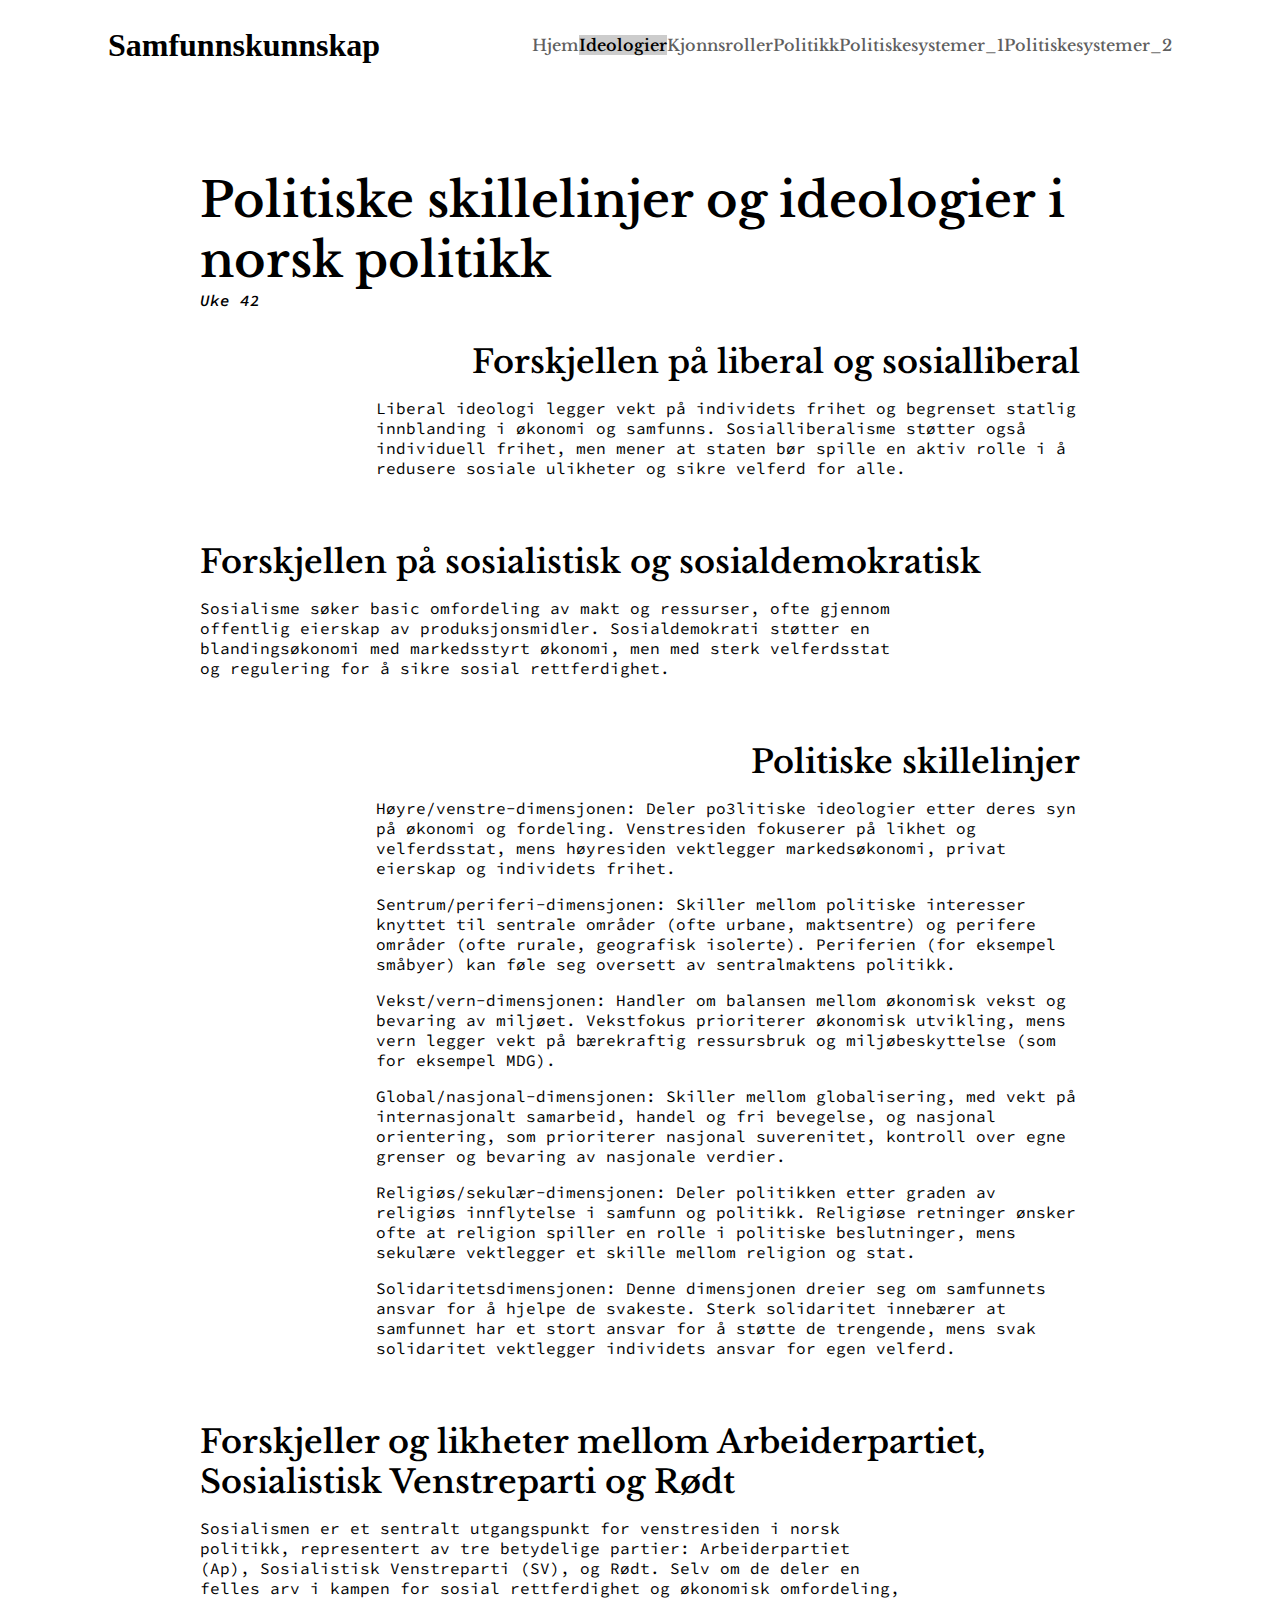
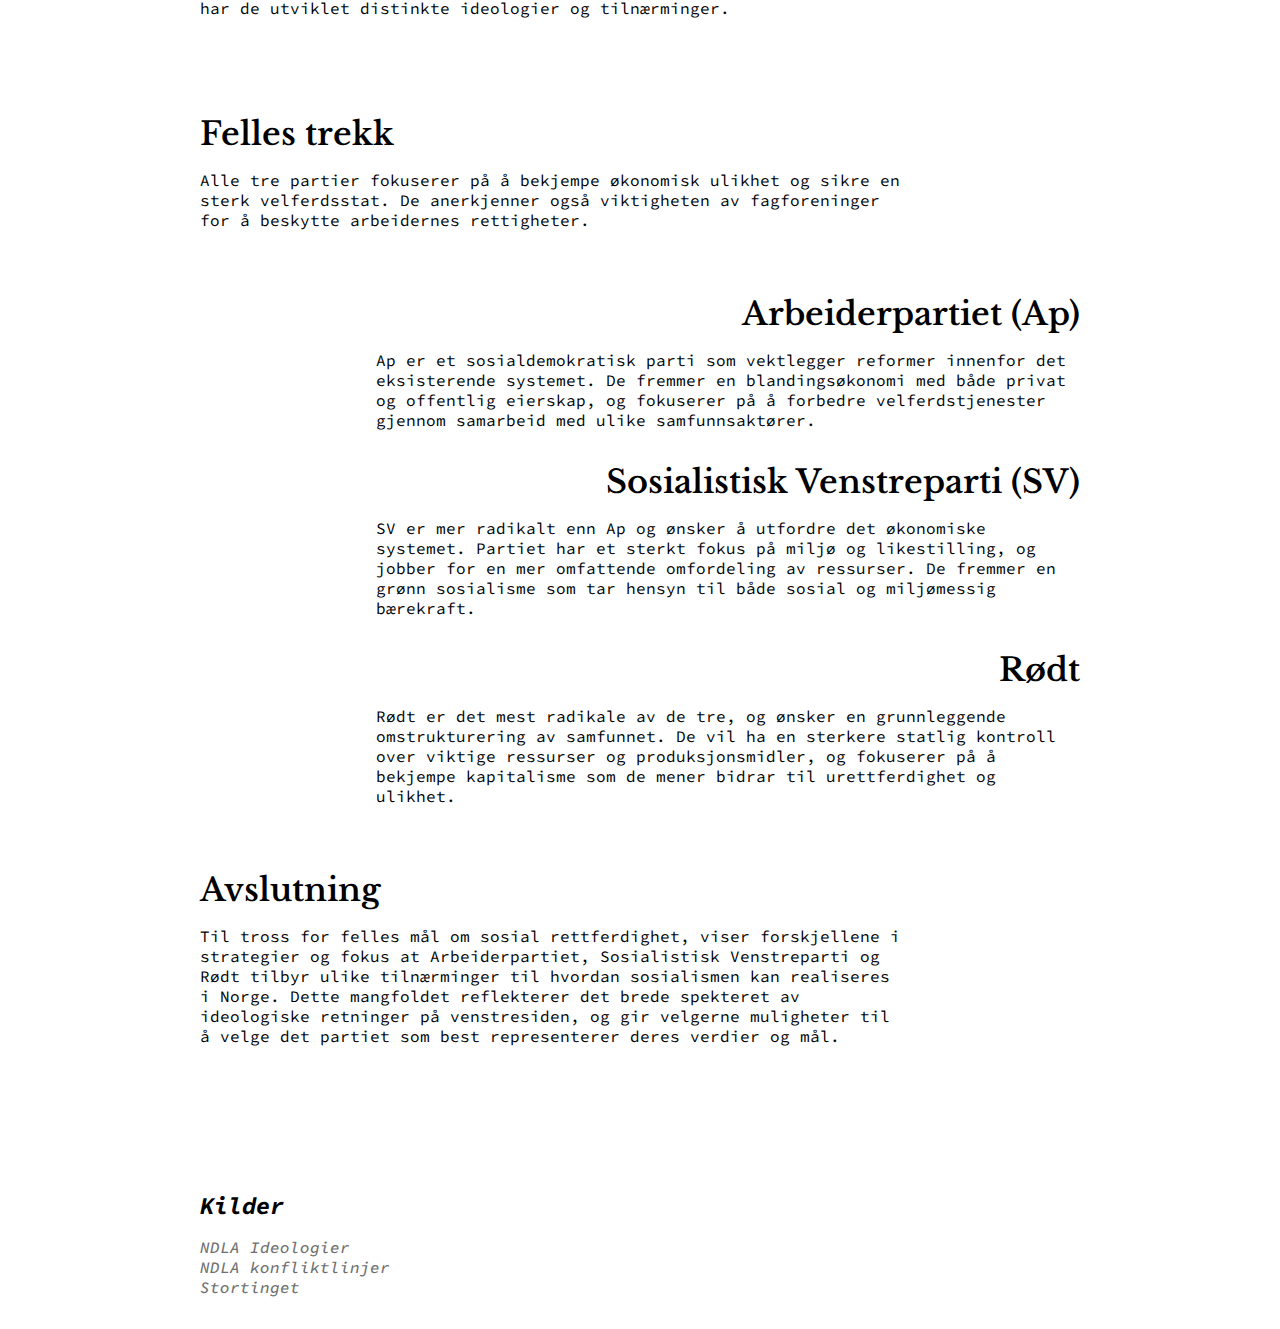
==== html/Ideologier.html @ 05f6b63e "uke 45" ====
<!DOCTYPE html>
<html lang="en">
<head>
    <meta charset="UTF-8">
    <meta name="viewport" content="width=device-width, initial-scale=1.0">
    <link rel="stylesheet" href="../styles.css">
    <title>Uke 42 - Ideologier</title>

    <link rel="preconnect" href="https://fonts.googleapis.com">
    <link rel="preconnect" href="https://fonts.gstatic.com" crossorigin>
    <link href="https://fonts.googleapis.com/css2?family=Source+Code+Pro:ital,wght@0,200..900;1,200..900&display=swap" rel="stylesheet">

    <link rel="preconnect" href="https://fonts.googleapis.com">
    <link rel="preconnect" href="https://fonts.gstatic.com" crossorigin>
    <link href="https://fonts.googleapis.com/css2?family=Libre+Baskerville:ital,wght@0,400;0,700;1,400&family=Source+Code+Pro:ital,wght@0,200..900;1,200..900&display=swap" rel="stylesheet">

    <script defer src="../header.js"></script>
</head>
<body>
    <div id="header-container"></div>

    <section>
        <header>
            <h1>Politiske skillelinjer og ideologier i norsk politikk
            </h1>
            <h2>Uke 42</h2>
        </header>
        
        <div class="text">
            <h1>Forskjellen på liberal og sosialliberal</h1>
            <p>
                Liberal ideologi legger vekt på individets frihet og begrenset statlig innblanding i økonomi og samfunns. Sosialliberalisme støtter også individuell frihet, men mener at staten bør spille en aktiv rolle i å redusere sosiale ulikheter og sikre velferd for alle.            </p>
        </div>


        <div class="text pop-up">
            <h1>Forskjellen på sosialistisk og sosialdemokratisk</h1>
                <p>
                    Sosialisme søker basic omfordeling av makt og ressurser, ofte gjennom offentlig eierskap av produksjonsmidler. Sosialdemokrati støtter en blandingsøkonomi med markedsstyrt økonomi, men med sterk velferdsstat og regulering for å sikre sosial rettferdighet.            </p>
        </div>

        <div class="text">
            <h1>Politiske skillelinjer</h1>
            <p>
                    
        Høyre/venstre-dimensjonen:
        Deler po3litiske ideologier etter deres syn på økonomi og fordeling. Venstresiden fokuserer på likhet og velferdsstat, mens høyresiden vektlegger markedsøkonomi, privat eierskap og individets frihet.

            </p>
            <p>Sentrum/periferi-dimensjonen:
                Skiller mellom politiske interesser knyttet til sentrale områder (ofte urbane, maktsentre) og perifere områder (ofte rurale, geografisk isolerte). Periferien (for eksempel småbyer) kan føle seg oversett av sentralmaktens politikk.
                </p>
                <p>
                    Vekst/vern-dimensjonen:
    Handler om balansen mellom økonomisk vekst og bevaring av miljøet. Vekstfokus prioriterer økonomisk utvikling, mens vern legger vekt på bærekraftig ressursbruk og miljøbeskyttelse (som for eksempel MDG).

                </p>
            <p>Global/nasjonal-dimensjonen:
                Skiller mellom globalisering, med vekt på internasjonalt samarbeid, handel og fri bevegelse, og nasjonal orientering, som prioriterer nasjonal suverenitet, kontroll over egne grenser og bevaring av nasjonale verdier.
                </p>
            <p>
                Religiøs/sekulær-dimensjonen:
    Deler politikken etter graden av religiøs innflytelse i samfunn og politikk. Religiøse retninger ønsker ofte at religion spiller en rolle i politiske beslutninger, mens sekulære vektlegger et skille mellom religion og stat.

            </p>
        
            <p>
                Solidaritetsdimensjonen:
    Denne dimensjonen dreier seg om samfunnets ansvar for å hjelpe de svakeste. Sterk solidaritet innebærer at samfunnet har et stort ansvar for å støtte de trengende, mens svak solidaritet vektlegger individets ansvar for egen velferd.

            </p>
        </div>

        <div class="text pop-up">
            <h1>Forskjeller og likheter mellom Arbeiderpartiet, Sosialistisk Venstreparti og Rødt</h1>
            <p>
                Sosialismen er et sentralt utgangspunkt for venstresiden i norsk politikk, representert av tre betydelige partier: Arbeiderpartiet (Ap), Sosialistisk Venstreparti (SV), og Rødt. Selv om de deler en felles arv i kampen for sosial rettferdighet og økonomisk omfordeling, har de utviklet distinkte ideologier og tilnærminger.
            </p>
        </div>

        <div class="text pop-up">
            <h1>Felles trekk</h1>
            <p>
                Alle tre partier fokuserer på å bekjempe økonomisk ulikhet og sikre en sterk velferdsstat. De anerkjenner også viktigheten av fagforeninger for å beskytte arbeidernes rettigheter.
            </p>
        </div>

        <div class="text">
            <h1>Arbeiderpartiet (Ap)</h1>
            <p>            Ap er et sosialdemokratisk parti som vektlegger reformer innenfor det eksisterende systemet. De fremmer en blandingsøkonomi med både privat og offentlig eierskap, og fokuserer på å forbedre velferdstjenester gjennom samarbeid med ulike samfunnsaktører.
            </p>
        </div>
        <div class="text">
            <h1>Sosialistisk Venstreparti (SV)</h1>
            <p>            SV er mer radikalt enn Ap og ønsker å utfordre det økonomiske systemet. Partiet har et sterkt fokus på miljø og likestilling, og jobber for en mer omfattende omfordeling av ressurser. De fremmer en grønn sosialisme som tar hensyn til både sosial og miljømessig bærekraft.        
            </p>
        </div>
        <div class="text">
            <h1>Rødt</h1>
<p>
    Rødt er det mest radikale av de tre, og ønsker en grunnleggende omstrukturering av samfunnet. De vil ha en sterkere statlig kontroll over viktige ressurser og produksjonsmidler, og fokuserer på å bekjempe kapitalisme som de mener bidrar til urettferdighet og ulikhet.

</p>                </div>

        <div class="text pop-up">
            <h1>Avslutning</h1>
            <p>Til tross for felles mål om sosial rettferdighet, viser forskjellene i strategier og fokus at Arbeiderpartiet, Sosialistisk Venstreparti og Rødt tilbyr ulike tilnærminger til hvordan sosialismen kan realiseres i Norge. Dette mangfoldet reflekterer det brede spekteret av ideologiske retninger på venstresiden, og gir velgerne muligheter til å velge det partiet som best representerer deres verdier og mål.</p>
        </div>
        <footer>

            <h2>Kilder</h2>
            <div class="kilder">
                <a href="https://ndla.no/subject:1:470720f9-6b03-40cb-ab58-e3e130803578/topic:1:3d26f57e-a8c9-45e5-bc57-2d31df53f969/topic:1:50aacb81-472c-4ea9-800c-1d095e3d7b9c/resource:abf2de4d-631f-401d-898b-3e81c5adedd6?classId=8651b9e0-30bb-43a6-b3a3-cdd7b9fa72a5&assignmentId=e47f142c-2094-4e6a-9d5f-a655563c3df3#Ideologier">NDLA Ideologier</a>
                <a href="https://ndla.no/subject:1:470720f9-6b03-40cb-ab58-e3e130803578/topic:1:3d26f57e-a8c9-45e5-bc57-2d31df53f969/topic:1:50aacb81-472c-4ea9-800c-1d095e3d7b9c/resource:1:168554?classId=8651b9e0-30bb-43a6-b3a3-cdd7b9fa72a5&assignmentId=e47f142c-2094-4e6a-9d5f-a655563c3df3#Politiske-konfliktlinjer">NDLA konfliktlinjer</a>
                <a href="https://undervisning.stortinget.no/no/partier/">Stortinget</a>


            </div>
        </footer>

    </section>
</body>
</html>
---- styles.css ----
* {
    margin: 0;
    padding: 0;
}

section {
    margin-left: 200px;
    margin-right: 200px;
    display: flex;
    align-items: center;
    flex-direction: column;

    gap: 2em;

}

.navbar {
    display: flex;
    justify-content: space-around;
    align-items: center;
    width: 100%;
    height: 10vh;
}

.navbar .right {
    display: flex;
    justify-content: space-evenly;
    flex-direction: row;
    align-items: center;
    width: 50%;
    padding-right: 2em;
}
.navbar .right a  {
    font-family: "Libre Baskerville", serif;
    font-weight: 600;
    font-style: normal;
    list-style-type: none;
    text-decoration: none;
    color: rgba(0, 0, 0, 0.626);
}
.navbar .right a .active  {
    color: rgb(0, 0, 0);
}
.navbar .right a:hover {
    transition: all 0.5s;
    color: black;
}


.navbar .left {
    padding-left: 2em;
}

header {
    margin-top: 5em;
    width: 100%;
    height: 100%;
  
    display: flex;
    align-items:flex-start;
    justify-content:left;
    flex-direction: column;
    text-align: left;
}

header h1 {
    font-size: 3em;
    font-family: "Libre Baskerville", serif;
    font-weight: 600;
    font-style: normal;
}
header h2 {
    font-size: 1em;
    font-family: "Source Code Pro", monospace;
    font-weight: 600;
    font-style: italic;
}

.text {
    width: 100%;

    display: flex;
    align-items:flex-end;
    flex-direction: column;
    text-align: left;
    gap: 1em;

    font-family: "Source Code Pro", monospace;
    font-weight: 400;
    font-size: 1em;
}
.text h1 {
    font-family: "Libre Baskerville", serif;
    font-weight: 600;
    font-style: normal;
}
.text p {
    max-width: 80%;
}

.image {
    width: 100%;
    display: flex;
    justify-content: left;
    align-items: flex-end;
    flex-direction: column;
}
.image img {
    width: 100%;
    transition: all 0.5s;
}

#birkagrav img {
    width: 35%;
}

.pop-up {
    display: flex;
    align-items:flex-start;
    flex-direction: column;
    margin: 2em;
    font-size: 1em;
}
.pop-up p {
    max-width: 80%;
}
.pop-up h1 {
    color: rgb(0, 0, 0);
}
.articles {
    width: 100%;

    display: flex;
    align-items:flex-end;
    flex-direction: column;
    gap: 1em;

    font-family: "Source Code Pro", monospace;
    font-weight: 400;
    font-size: 1.5em;
}
.articles ul li  {
    font-family: "Libre Baskerville", serif;
    font-weight: 600;
    font-style: normal;
    list-style-type: none;
    padding-bottom: 1em;
    font-size: 1.2em;
}
.articles ul li a {
    text-decoration: none;
    color: rgba(0, 0, 0, 0.644);
}
.articles ul li a:hover {
    transition: all 0.5s;
    color: black;
}

footer {

    display: flex;
    align-items: left;
    justify-content: left;
    flex-direction: column;

    width: 100%;

    margin-top: 5em;
    margin-bottom: 2em;
    font-family: "Source Code Pro", monospace;
    font-weight: 100;
    font-style: italic;

    gap: 1em;
}


footer .kilder a {
    display: flex;
    flex-direction: column;
}

footer .kilder a {
    font-family: "Source Code Pro", monospace;
    font-weight: 500;
    list-style-type: none;
    text-decoration: none;
    color: rgb(111, 111, 111);
}

footer .kilder a:hover {
    color: black;
    transition: all 0.5s;
}
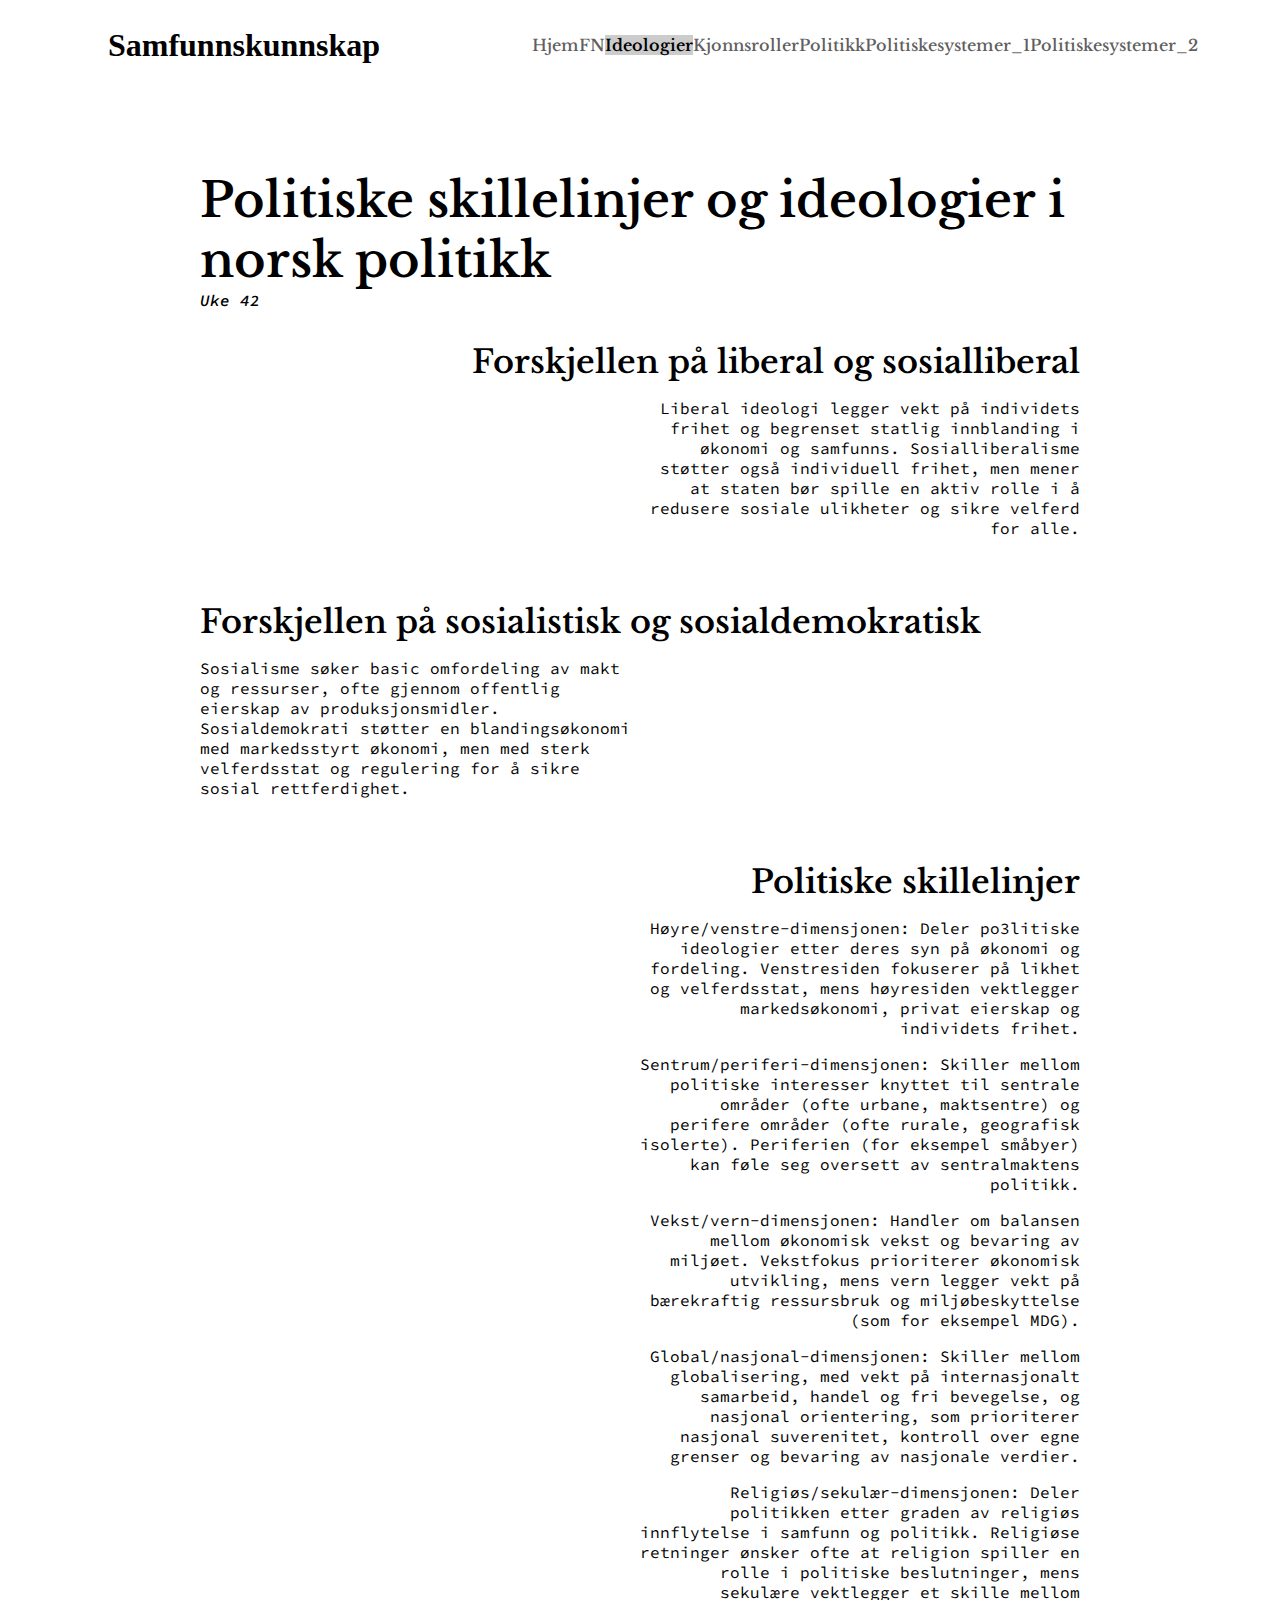
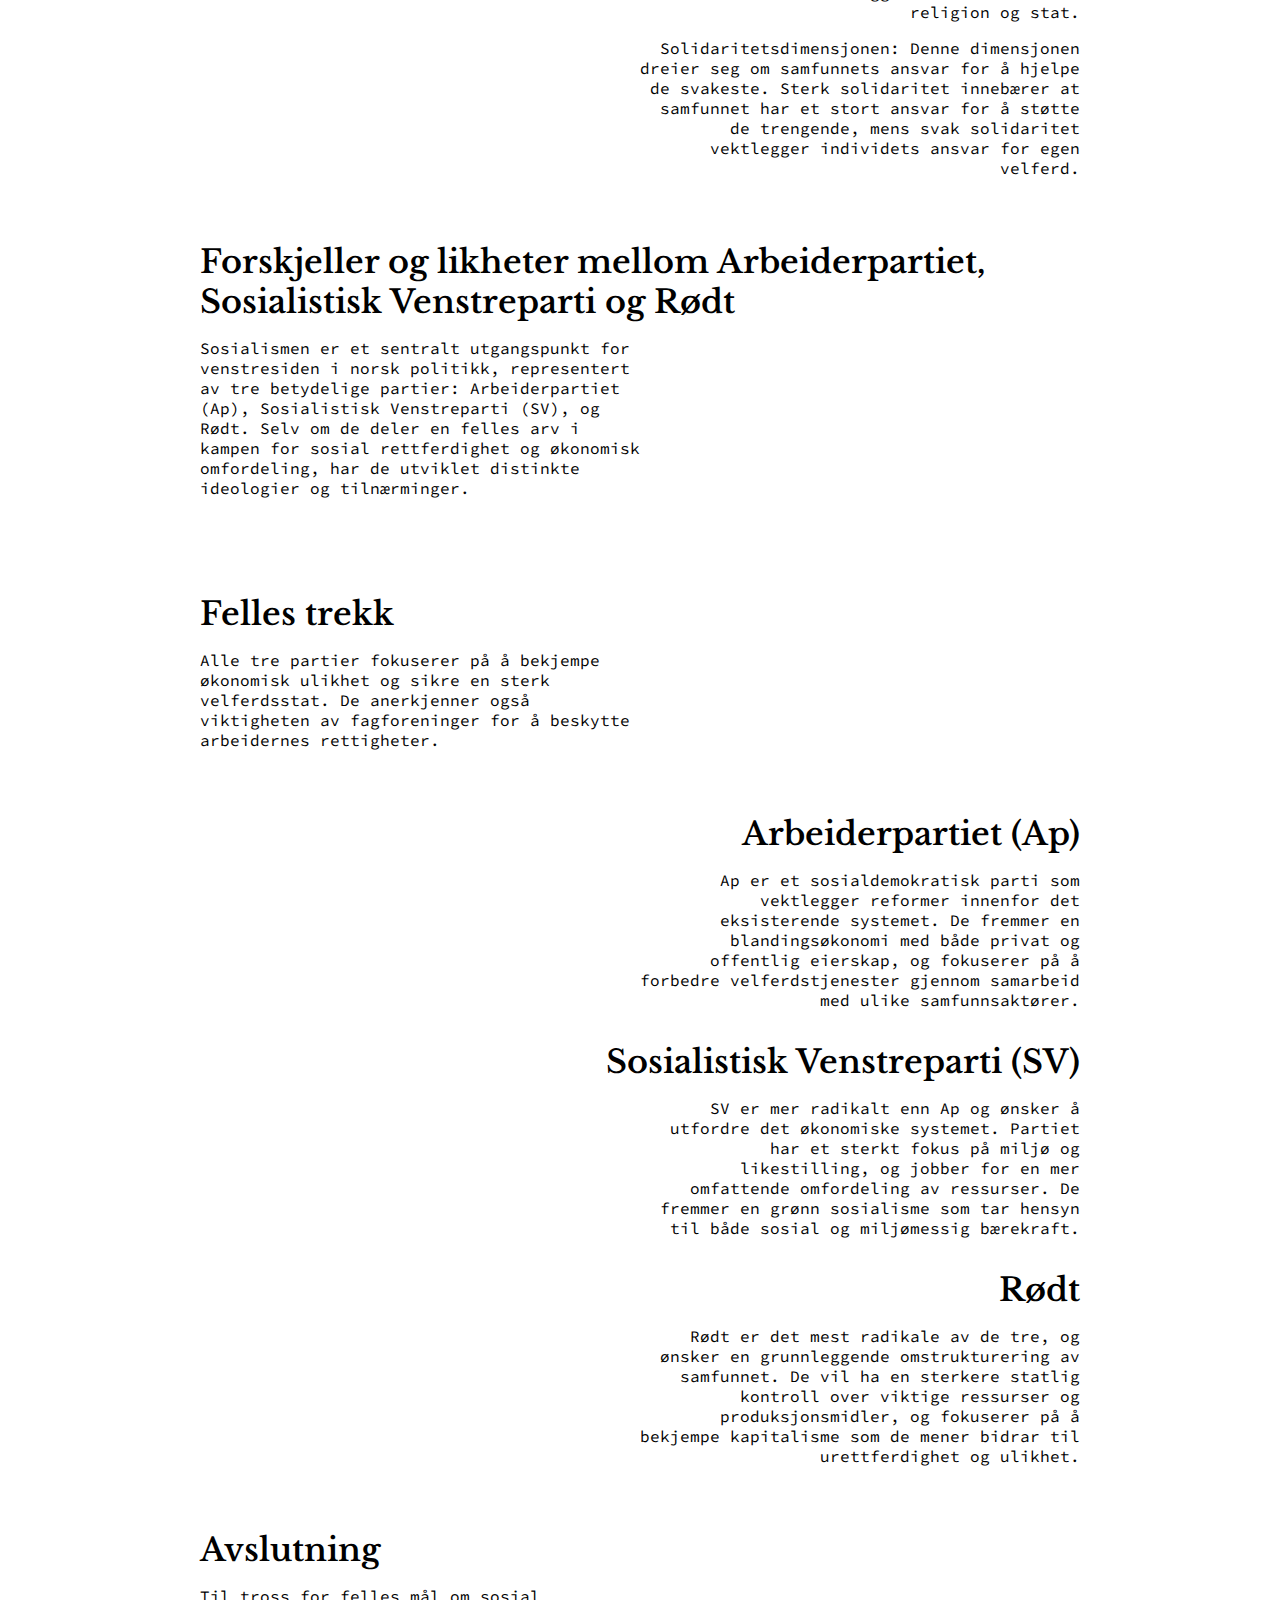
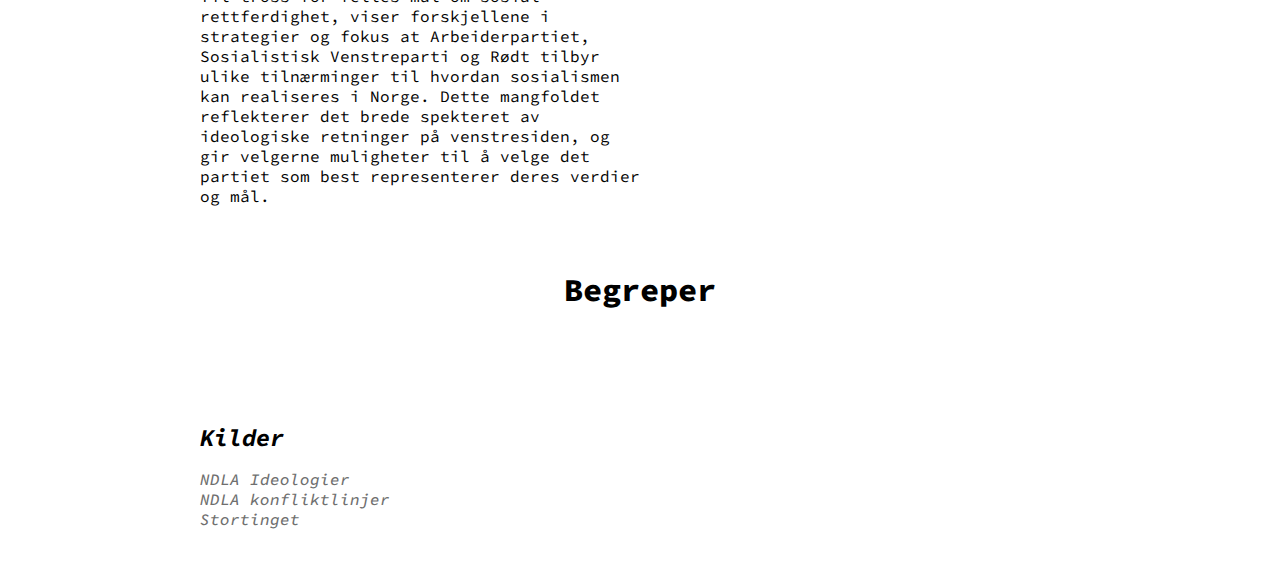
==== commit 00c0de0b: "updated" ====
--- a/html/Ideologier.html
+++ b/html/Ideologier.html
@@ -106,6 +106,21 @@
             <h1>Avslutning</h1>
             <p>Til tross for felles mål om sosial rettferdighet, viser forskjellene i strategier og fokus at Arbeiderpartiet, Sosialistisk Venstreparti og Rødt tilbyr ulike tilnærminger til hvordan sosialismen kan realiseres i Norge. Dette mangfoldet reflekterer det brede spekteret av ideologiske retninger på venstresiden, og gir velgerne muligheter til å velge det partiet som best representerer deres verdier og mål.</p>
         </div>
+
+        <div class="text begreper">
+            <h1>Begreper</h1>
+            <div class="begreper-container">
+                <p><span>FN</span>: Internasjonal organisasjon for samarbeid mellom land.</p>
+                <p><span>Ideologier</span>: Tankesystemer om hvordan samfunnet bør styres</p>
+                <p><span>Kjønnsroller</span>: Forventninger til hvordan menn og kvinner oppfører seg</p>
+                <p><span>Liberalisme</span>: Frihet for individet, liten statlig innblanding</p>
+                <p><span>Sosialliberalisme</span>: Frihet for individet, men staten hjelper med å redusere ulikheter</p>
+                <p><span>Sosialisme</span>: Ønsker lik fordeling av ressurser, ofte med offentlig eierskap</p>
+                <p><span>Sosialdemokrati</span>: Markedsøkonomi med sterk velferdsstat og sosial rettferdighet</p>
+                <p><span>Høyre/venstre</span>: Politisk retning – høyre støtter marked og individ, venstre fokuserer på likhet og velferd</p>    
+            </div>
+        </div>
+
         <footer>
 
             <h2>Kilder</h2>
--- a/styles.css
+++ b/styles.css
@@ -95,7 +95,44 @@
     font-style: normal;
 }
 .text p {
-    max-width: 80%;
+    max-width: 50%;
+    text-align: right;
+}
+
+.begreper {
+    align-items: center;
+    text-align: center;
+}
+
+.begreper h1{
+    cursor: pointer; 
+    text-align: center;
+    font-family: "Source Code Pro", monospace;
+    font-weight: 800;
+}
+.begreper-container p {
+    text-align: center;
+}
+.begreper-container p span {
+    font-weight: 800;
+}
+
+.begreper-container {
+    width: 100%;
+
+    display: flex;
+    align-items:center;
+    flex-direction: column;
+    justify-content: center;
+    text-align: center;
+    gap: 1em;
+    
+    display: none; /* Hide initially */
+
+    font-family: "Source Code Pro", monospace;
+    font-weight: 400;
+    font-size: 1em;
+    
 }
 
 .image {
@@ -122,7 +159,8 @@
     font-size: 1em;
 }
 .pop-up p {
-    max-width: 80%;
+    max-width: 50%;
+    text-align: left;
 }
 .pop-up h1 {
     color: rgb(0, 0, 0);
